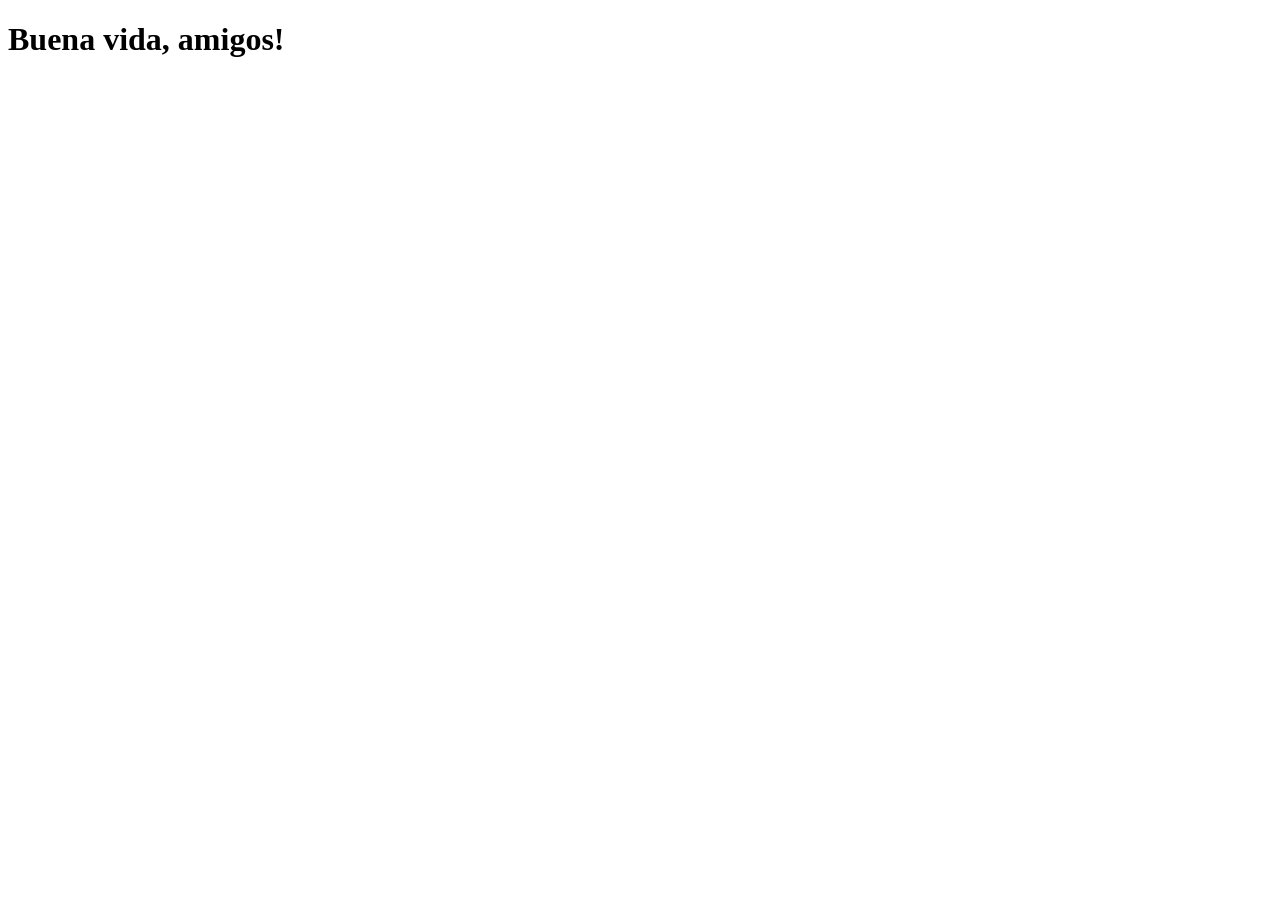
==== Proyecto-1/index.html @ 769713b0 "Mi primera actividad usando el html y css" ====
<!DOCTYPE html>
<html lang="es">
<head>
    <meta charset="UTF-8">
    <title>Proyecto Css</title>
    <link rel="stylesheet" href="styles.css">
</head>
<body>
    <h1>Buena vida, amigos!</h1>
</body>
</html>
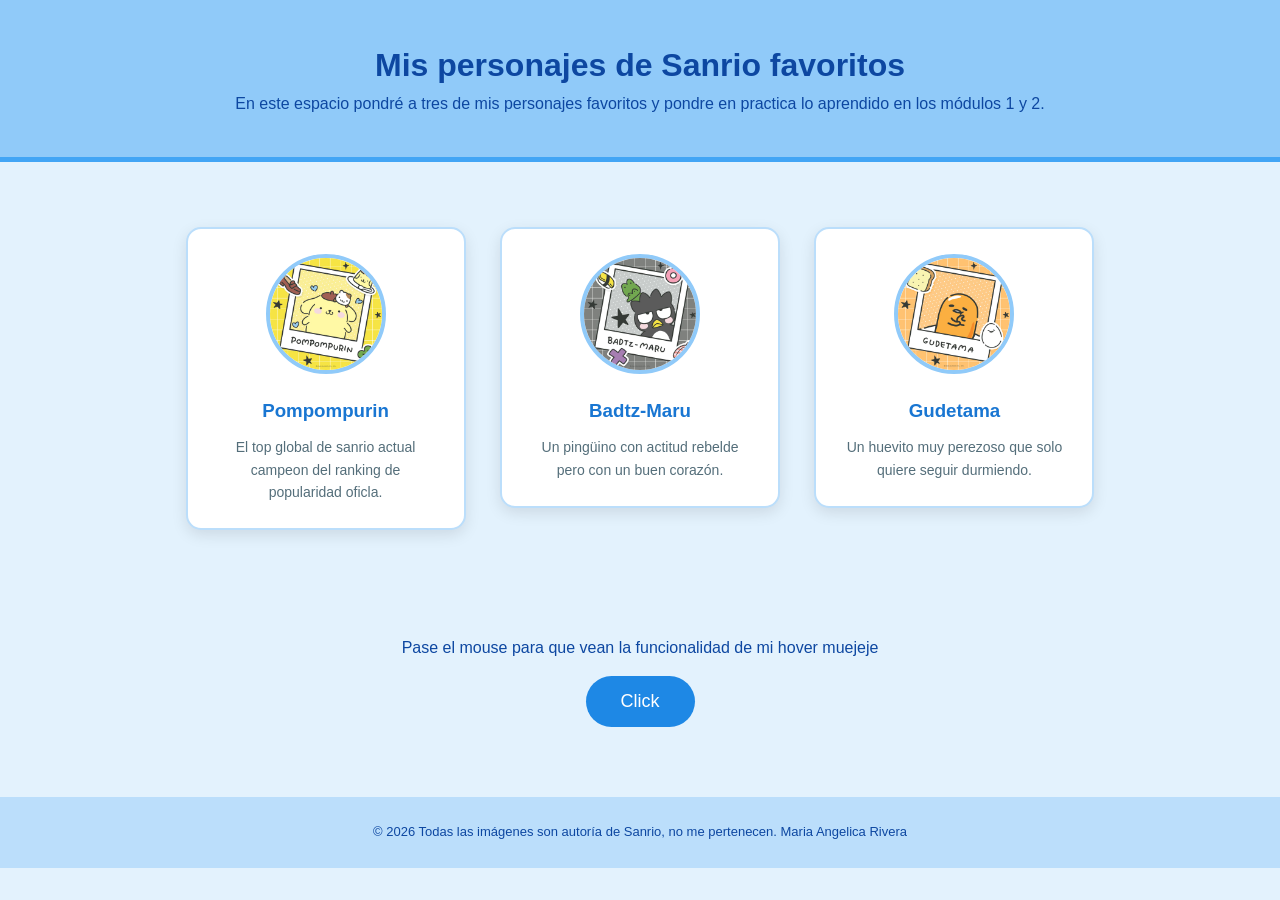
==== commit 8f13dc52: "Agregue lo que aprendi en la leccion uno y dos hice maquetas con el box model y agregue un hover" ====
--- a/Proyecto-1/index.html
+++ b/Proyecto-1/index.html
@@ -2,10 +2,49 @@
 <html lang="es">
 <head>
     <meta charset="UTF-8">
+    <meta name="viewport" content="width=device-width, initial-scale=1.0">
     <title>Proyecto Css</title>
     <link rel="stylesheet" href="styles.css">
 </head>
 <body>
-    <h1>Buena vida, amigos!</h1>
+
+    <header>
+        <h1>Mis personajes de Sanrio favoritos</h1>
+        <p>En este espacio pondré a tres de mis personajes favoritos y pondre en practica lo aprendido en los módulos 1 y 2.</p>
+    </header>
+
+    <main>
+        <section class="contenedor-principal">
+            <section class="contenedor-tarjetas">
+            
+                <div class="tarjeta">
+                    <img src="purin.jpeg" alt="Pompompurin" class="imag">
+                    <h3>Pompompurin</h3>
+                    <p>El top global de sanrio actual campeon del ranking de popularidad oficla.</p>
+                </div>
+
+                <div class="tarjeta">
+                    <img src="batsu.jpeg" alt="Badtz-Maru" class="imag">
+                    <h3>Badtz-Maru</h3>
+                    <p>Un pingüino con actitud rebelde pero con un buen corazón.</p>
+                </div>
+
+                <div class="tarjeta">
+                    <img src="gudetama.jpeg" alt="Gudetama" class="imag">
+                    <h3>Gudetama</h3>
+                    <p>Un huevito muy perezoso que solo quiere seguir durmiendo.</p>
+                </div>
+
+            </section>
+        </section> <section class="hover">
+            <p>Pase el mouse para que vean la funcionalidad de mi hover muejeje</p>
+            <button class="boton">Click</button>
+        </section>
+    </main>
+
+    <footer>
+        <p>© 2026 Todas las imágenes son autoría de Sanrio, no me pertenecen. Maria Angelica Rivera</p>
+    </footer>
+
 </body>
 </html>
--- a/Proyecto-1/styles.css
+++ b/Proyecto-1/styles.css
@@ -0,0 +1,95 @@
+* {
+    box-sizing: border-box;
+    margin: 0;
+    padding: 0;
+}
+
+body {
+    background-color: #e3f2fd;
+    font-family: 'Segoe UI', Tahoma, Geneva, Verdana, sans-serif;
+    color: #0d47a1;
+    text-align: center;
+    line-height: 1.6;
+}
+
+header {
+    background-color: #90caf9;
+    padding: 40px 15px;
+    border-bottom: 5px solid #42a5f5;
+    margin-bottom: 30px;
+}
+
+.contenedor-principal {
+    display: block;
+    width: 90%;
+    max-width: 1100px;
+    margin: 0 auto;
+    padding: 20px;
+}
+
+.contenedor-tarjetas {
+    text-align: center;
+}
+
+.tarjeta {
+    display: inline-block;
+    background-color: white;
+    width: 280px;
+    margin: 15px;
+    padding: 25px;
+    border-radius: 15px;
+    border: 2px solid #bbdefb;
+    box-shadow: 0 5px 15px rgba(0,0,0,0.1);
+    vertical-align: top;
+}
+
+.imag {
+    width: 120px;
+    height: 120px;
+    border-radius: 50%;
+    object-fit: cover;
+    border: 4px solid #90caf9;
+    margin-bottom: 15px;
+}
+
+.tarjeta h3 {
+    color: #1976d2;
+    margin-bottom: 10px;
+}
+
+.tarjeta p {
+    font-size: 14px;
+    color: #546e7a;
+}
+
+.hover {
+    margin: 50px 0;
+    padding: 20px;
+}
+
+
+.boton {
+    background-color: #1e88e5;
+    color: white;
+    padding: 15px 35px;
+    font-size: 18px;
+    border: none;
+    border-radius: 30px;
+    cursor: pointer;
+    margin-top: 15px;
+    transition: all 0.3s ease; 
+}
+
+.boton:hover {
+    background-color: #0d47a1;
+    transform: scale(1.1); 
+    box-shadow: 0 8px 20px rgba(0,0,0,0.3);
+}
+
+footer {
+    margin-top: 50px;
+    padding: 25px;
+    background-color: #bbdefb;
+    color: #0d47a1;
+    font-size: 13px;
+}
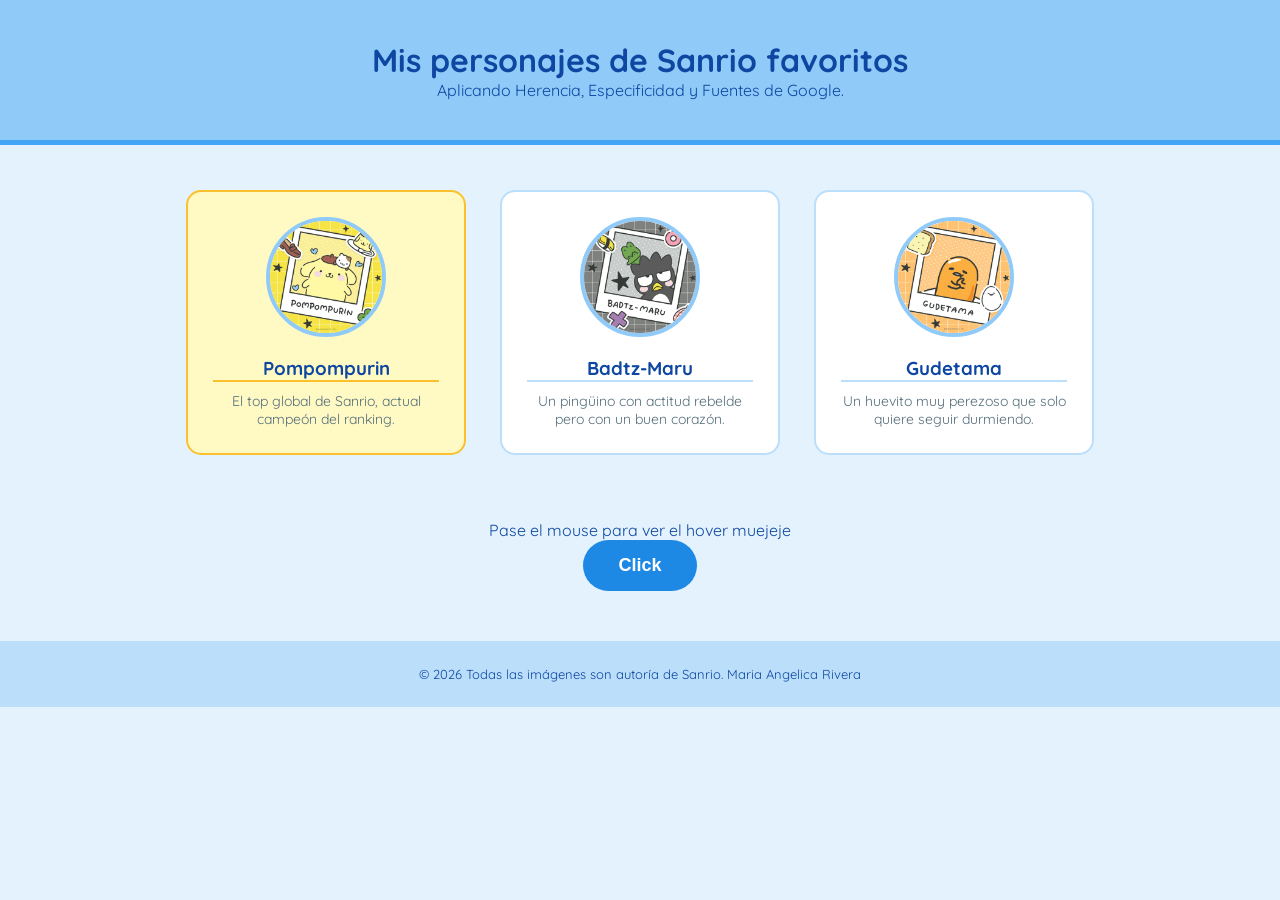
==== commit 8f15bd7c: "Implemente el uso de herencia, especifidad y uso de funtes de google" ====
--- a/Proyecto-1/index.html
+++ b/Proyecto-1/index.html
@@ -3,47 +3,50 @@
 <head>
     <meta charset="UTF-8">
     <meta name="viewport" content="width=device-width, initial-scale=1.0">
-    <title>Proyecto Css</title>
+    <title>Proyecto Css - Herencia</title>
+    <link href="https://fonts.googleapis.com/css2?family=Quicksand:wght@400;700&display=swap" rel="stylesheet">
     <link rel="stylesheet" href="styles.css">
 </head>
 <body>
 
     <header>
         <h1>Mis personajes de Sanrio favoritos</h1>
-        <p>En este espacio pondré a tres de mis personajes favoritos y pondre en practica lo aprendido en los módulos 1 y 2.</p>
+        <p>Aplicando Herencia, Especificidad y Fuentes de Google.</p>
     </header>
 
     <main>
         <section class="contenedor-principal">
             <section class="contenedor-tarjetas">
             
-                <div class="tarjeta">
+                <div class="tarjeta" id="personaje-campeon">
                     <img src="purin.jpeg" alt="Pompompurin" class="imag">
                     <h3>Pompompurin</h3>
-                    <p>El top global de sanrio actual campeon del ranking de popularidad oficla.</p>
+                    <p class="descripcion">El top global de Sanrio, actual campeón del ranking.</p>
                 </div>
 
                 <div class="tarjeta">
                     <img src="batsu.jpeg" alt="Badtz-Maru" class="imag">
                     <h3>Badtz-Maru</h3>
-                    <p>Un pingüino con actitud rebelde pero con un buen corazón.</p>
+                    <p class="descripcion">Un pingüino con actitud rebelde pero con un buen corazón.</p>
                 </div>
 
                 <div class="tarjeta">
                     <img src="gudetama.jpeg" alt="Gudetama" class="imag">
                     <h3>Gudetama</h3>
-                    <p>Un huevito muy perezoso que solo quiere seguir durmiendo.</p>
+                    <p class="descripcion">Un huevito muy perezoso que solo quiere seguir durmiendo.</p>
                 </div>
 
             </section>
-        </section> <section class="hover">
-            <p>Pase el mouse para que vean la funcionalidad de mi hover muejeje</p>
+        </section> 
+
+        <section class="hover">
+            <p>Pase el mouse para ver el hover muejeje</p>
             <button class="boton">Click</button>
         </section>
     </main>
 
     <footer>
-        <p>© 2026 Todas las imágenes son autoría de Sanrio, no me pertenecen. Maria Angelica Rivera</p>
+        <p>© 2026 Todas las imágenes son autoría de Sanrio. Maria Angelica Rivera</p>
     </footer>
 
 </body>
--- a/Proyecto-1/styles.css
+++ b/Proyecto-1/styles.css
@@ -6,10 +6,9 @@
 
 body {
     background-color: #e3f2fd;
-    font-family: 'Segoe UI', Tahoma, Geneva, Verdana, sans-serif;
-    color: #0d47a1;
+    font-family: 'Quicksand', sans-serif;
+    color: #0d47a1; 
     text-align: center;
-    line-height: 1.6;
 }
 
 header {
@@ -17,18 +16,6 @@
     padding: 40px 15px;
     border-bottom: 5px solid #42a5f5;
     margin-bottom: 30px;
-}
-
-.contenedor-principal {
-    display: block;
-    width: 90%;
-    max-width: 1100px;
-    margin: 0 auto;
-    padding: 20px;
-}
-
-.contenedor-tarjetas {
-    text-align: center;
 }
 
 .tarjeta {
@@ -39,8 +26,20 @@
     padding: 25px;
     border-radius: 15px;
     border: 2px solid #bbdefb;
-    box-shadow: 0 5px 15px rgba(0,0,0,0.1);
     vertical-align: top;
+    transition: transform 0.3s;
+}
+
+#personaje-campeon {
+    background-color: #fff9c4;
+    border-color: #fbc02d;
+}
+
+.descripcion {
+    font-size: 14px;
+    color: #546e7a;
+    border-top: inherit;
+    padding-top: 10px;
 }
 
 .imag {
@@ -52,44 +51,30 @@
     margin-bottom: 15px;
 }
 
-.tarjeta h3 {
-    color: #1976d2;
-    margin-bottom: 10px;
-}
-
-.tarjeta p {
-    font-size: 14px;
-    color: #546e7a;
-}
-
 .hover {
     margin: 50px 0;
-    padding: 20px;
 }
-
 
 .boton {
     background-color: #1e88e5;
     color: white;
     padding: 15px 35px;
     font-size: 18px;
+    font-weight: bold;
     border: none;
     border-radius: 30px;
     cursor: pointer;
-    margin-top: 15px;
-    transition: all 0.3s ease; 
+    transition: all 0.3s ease;
 }
 
 .boton:hover {
     background-color: #0d47a1;
-    transform: scale(1.1); 
-    box-shadow: 0 8px 20px rgba(0,0,0,0.3);
+    transform: scale(1.1);
 }
 
 footer {
     margin-top: 50px;
     padding: 25px;
     background-color: #bbdefb;
-    color: #0d47a1;
     font-size: 13px;
 }
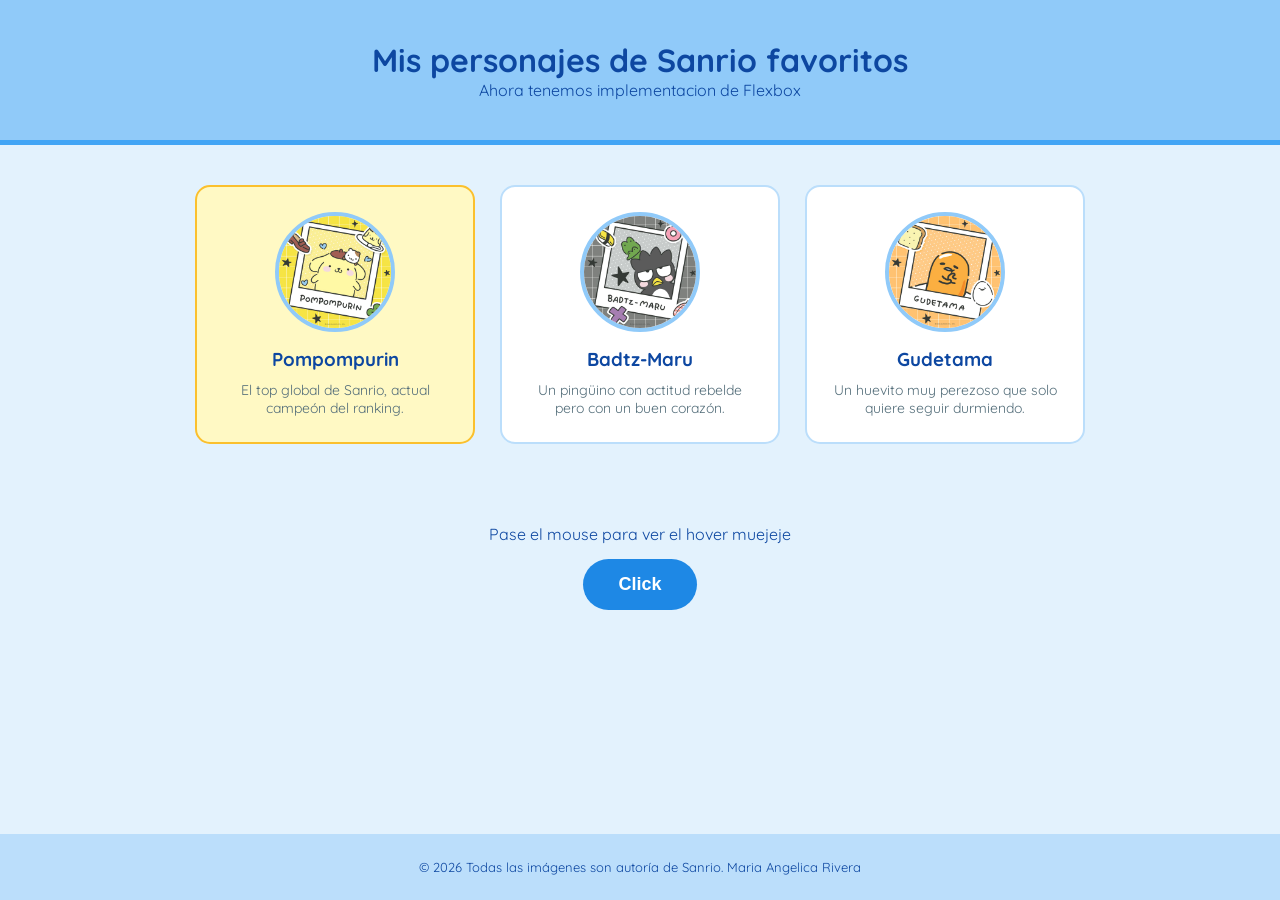
==== commit 8fc440e9: "Se implemento el flexbox" ====
--- a/Proyecto-1/index.html
+++ b/Proyecto-1/index.html
@@ -3,7 +3,7 @@
 <head>
     <meta charset="UTF-8">
     <meta name="viewport" content="width=device-width, initial-scale=1.0">
-    <title>Proyecto Css - Herencia</title>
+    <title> Flexbox</title>
     <link href="https://fonts.googleapis.com/css2?family=Quicksand:wght@400;700&display=swap" rel="stylesheet">
     <link rel="stylesheet" href="styles.css">
 </head>
@@ -11,35 +11,33 @@
 
     <header>
         <h1>Mis personajes de Sanrio favoritos</h1>
-        <p>Aplicando Herencia, Especificidad y Fuentes de Google.</p>
+        <p>Ahora tenemos implementacion de Flexbox</p>
     </header>
 
     <main>
-        <section class="contenedor-principal">
-            <section class="contenedor-tarjetas">
+        <section class="contenedor-tarjetas">
             
-                <div class="tarjeta" id="personaje-campeon">
-                    <img src="purin.jpeg" alt="Pompompurin" class="imag">
-                    <h3>Pompompurin</h3>
-                    <p class="descripcion">El top global de Sanrio, actual campeón del ranking.</p>
-                </div>
+            <div class="tarjeta" id="personaje-campeon">
+                <img src="img/purin.jpeg" alt="Pompompurin" class="imag">
+                <h3>Pompompurin</h3>
+                <p class="descripcion">El top global de Sanrio, actual campeón del ranking.</p>
+            </div>
 
-                <div class="tarjeta">
-                    <img src="batsu.jpeg" alt="Badtz-Maru" class="imag">
-                    <h3>Badtz-Maru</h3>
-                    <p class="descripcion">Un pingüino con actitud rebelde pero con un buen corazón.</p>
-                </div>
+            <div class="tarjeta">
+                <img src="img/batsu.jpeg" alt="Badtz-Maru" class="imag">
+                <h3>Badtz-Maru</h3>
+                <p class="descripcion">Un pingüino con actitud rebelde pero con un buen corazón.</p>
+            </div>
 
-                <div class="tarjeta">
-                    <img src="gudetama.jpeg" alt="Gudetama" class="imag">
-                    <h3>Gudetama</h3>
-                    <p class="descripcion">Un huevito muy perezoso que solo quiere seguir durmiendo.</p>
-                </div>
+            <div class="tarjeta">
+                <img src="img/gudetama.jpeg" alt="Gudetama" class="imag">
+                <h3>Gudetama</h3>
+                <p class="descripcion">Un huevito muy perezoso que solo quiere seguir durmiendo.</p>
+            </div>
 
-            </section>
-        </section> 
+        </section>
 
-        <section class="hover">
+        <section class="hover-section">
             <p>Pase el mouse para ver el hover muejeje</p>
             <button class="boton">Click</button>
         </section>
--- a/Proyecto-1/styles.css
+++ b/Proyecto-1/styles.css
@@ -7,39 +7,48 @@
 body {
     background-color: #e3f2fd;
     font-family: 'Quicksand', sans-serif;
-    color: #0d47a1; 
-    text-align: center;
+    color: #0d47a1;
+    display: flex;
+    flex-direction: column;
+    min-height: 100vh;
 }
 
 header {
     background-color: #90caf9;
     padding: 40px 15px;
     border-bottom: 5px solid #42a5f5;
-    margin-bottom: 30px;
+    display: flex;
+    flex-direction: column;
+    align-items: center;
+    justify-content: center;
+    text-align: center;
+}
+
+.contenedor-tarjetas {
+    display: flex;
+    flex-wrap: wrap;
+    justify-content: center;
+    align-items: stretch;
+    gap: 25px;
+    padding: 40px 20px;
 }
 
 .tarjeta {
-    display: inline-block;
     background-color: white;
     width: 280px;
-    margin: 15px;
     padding: 25px;
     border-radius: 15px;
     border: 2px solid #bbdefb;
-    vertical-align: top;
     transition: transform 0.3s;
+    display: flex;
+    flex-direction: column;
+    align-items: center;
+    text-align: center;
 }
 
 #personaje-campeon {
     background-color: #fff9c4;
     border-color: #fbc02d;
-}
-
-.descripcion {
-    font-size: 14px;
-    color: #546e7a;
-    border-top: inherit;
-    padding-top: 10px;
 }
 
 .imag {
@@ -51,8 +60,19 @@
     margin-bottom: 15px;
 }
 
-.hover {
-    margin: 50px 0;
+.descripcion {
+    font-size: 14px;
+    color: #546e7a;
+    padding-top: 10px;
+    margin-top: auto;
+}
+
+.hover-section {
+    display: flex;
+    flex-direction: column;
+    align-items: center;
+    margin: 40px 0;
+    gap: 15px;
 }
 
 .boton {
@@ -73,8 +93,9 @@
 }
 
 footer {
-    margin-top: 50px;
+    margin-top: auto;
     padding: 25px;
     background-color: #bbdefb;
     font-size: 13px;
+    text-align: center;
 }
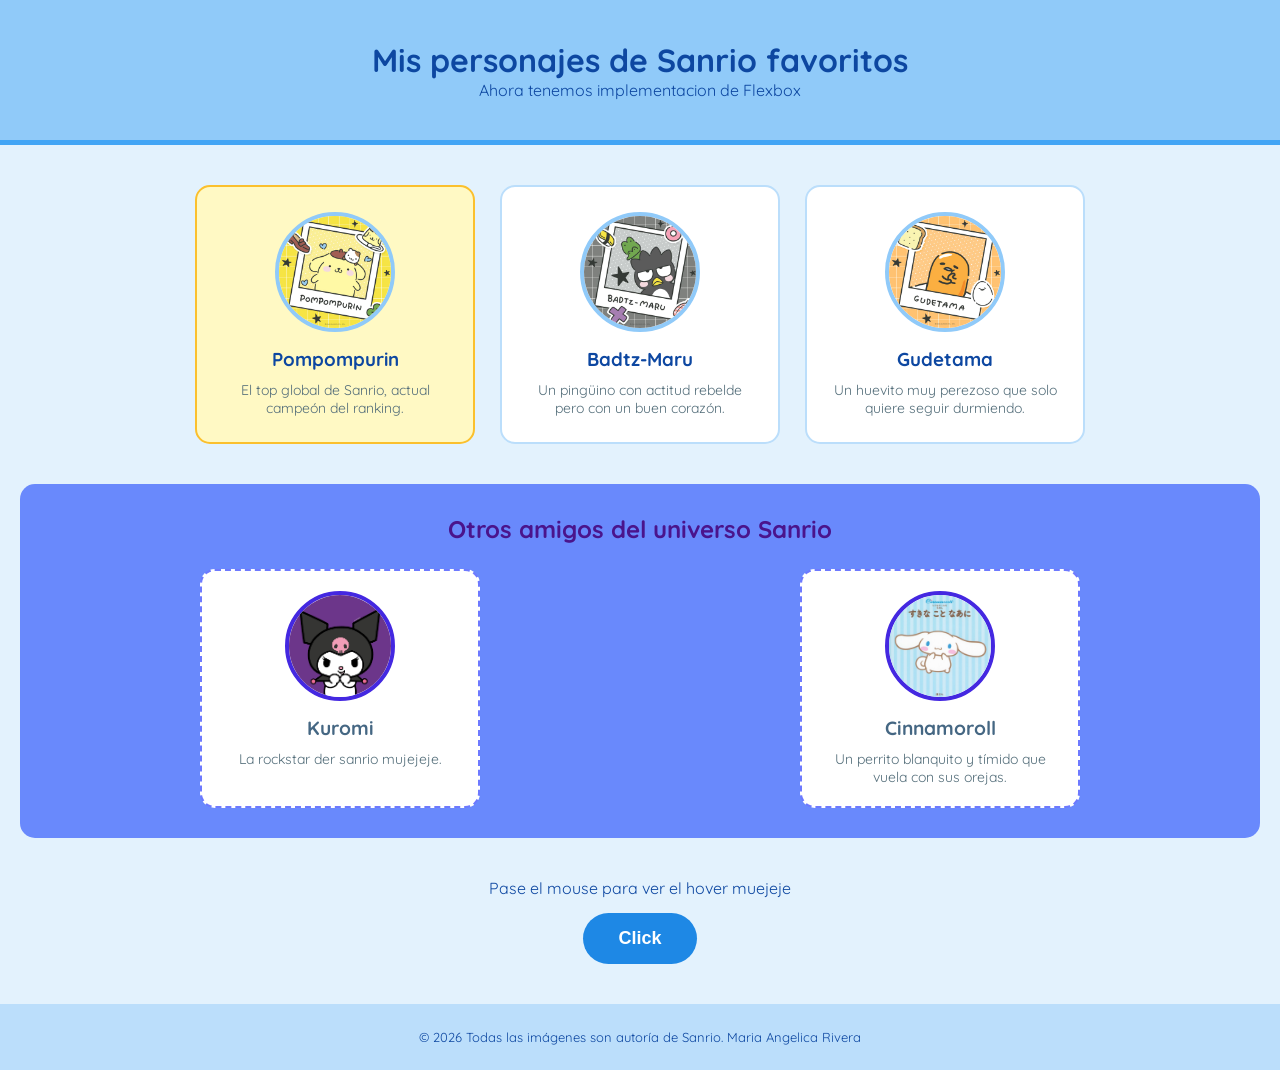
==== commit 560277a8: "Agregue nuevas tarjetas para complementar mi codigo e hice alinaciones de flexbox" ====
--- a/Proyecto-1/index.html
+++ b/Proyecto-1/index.html
@@ -37,6 +37,23 @@
 
         </section>
 
+     <section class="mas-amigos">
+            <h2>Otros amigos del universo Sanrio</h2>
+            <div class="contenedor-amigos">
+                <div class="amigo">
+                    <img src="img/kuromi.png" alt="Kuromi" class="imag-amigo">
+                    <h4>Kuromi</h4>
+                    <p>La rockstar der sanrio mujejeje.</p>
+                </div>
+                
+                <div class="amigo">
+                    <img src="img/Cinna.jpg" alt="Cinnamoroll" class="imag-amigo">
+                    <h4>Cinnamoroll</h4>
+                    <p>Un perrito blanquito y tímido que vuela con sus orejas.</p>
+                </div>
+            </div>
+        </section>
+
         <section class="hover-section">
             <p>Pase el mouse para ver el hover muejeje</p>
             <button class="boton">Click</button>
--- a/Proyecto-1/styles.css
+++ b/Proyecto-1/styles.css
@@ -67,11 +67,76 @@
     margin-top: auto;
 }
 
+
+.mas-amigos {
+    text-align: center;
+    margin: 0 20px 40px 20px;
+    padding: 30px;
+    background-color: #6989fc; 
+    border-radius: 15px;
+}
+
+.mas-amigos h2 {
+    color: #4a148c;
+    margin-bottom: 25px;
+}
+
+.contenedor-amigos {
+    display: flex;
+    flex-direction: row; 
+    
+    justify-content: space-around; 
+    align-items: stretch;
+    flex-wrap: wrap;
+    gap: 20px;
+}
+
+.amigo {
+    background-color: white;
+    border: 2px dashed #6d79ff;
+    padding: 20px;
+    border-radius: 15px;
+    width: 280px;
+    
+    /* Flexbox interno para alinear imagen y texto */
+    display: flex;
+    flex-direction: column;
+    justify-content: flex-start;
+    align-items: center;
+    text-align: center;
+    transition: transform 0.3s ease;
+}
+
+.amigo:hover {
+    transform: scale(1.05);
+}
+
+.imag-amigo {
+    width: 110px;
+    height: 110px;
+    border-radius: 50%;
+    object-fit: cover;
+    border: 4px solid #4428e1;
+    margin-bottom: 15px;
+}
+
+.amigo h4 {
+    color: #456783;
+    margin-bottom: 10px;
+    font-size: 1.2rem;
+}
+
+.amigo p {
+    font-size: 14px;
+    color: #546e7a;
+}
+
+/* --- SECCIÓN HOVER --- */
 .hover-section {
     display: flex;
     flex-direction: column;
     align-items: center;
-    margin: 40px 0;
+    margin: 20px 0 40px 0;
     gap: 15px;
 }
 
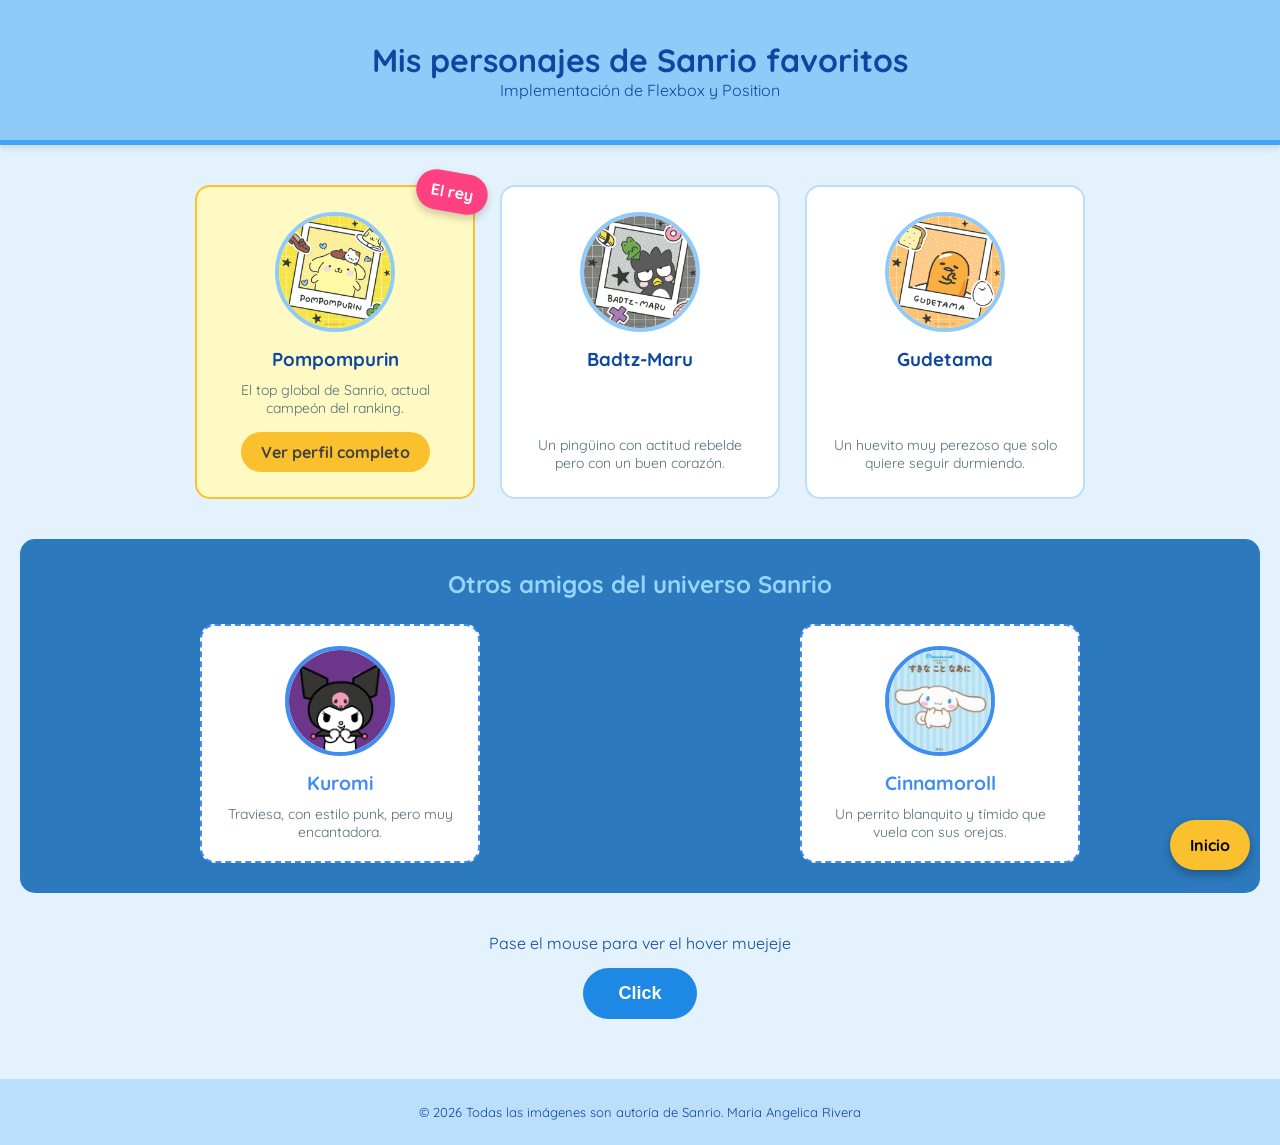
==== commit 01e992ca: "Agregue una nueva pagina e integre un navber sencillo, flex, z-index y use media queries" ====
--- a/Proyecto-1/index.html
+++ b/Proyecto-1/index.html
@@ -9,18 +9,19 @@
 </head>
 <body>
 
-    <header>
+   <header>
         <h1>Mis personajes de Sanrio favoritos</h1>
-        <p>Ahora tenemos implementacion de Flexbox</p>
+        <p>Implementación de Flexbox y Position</p>
     </header>
 
     <main>
         <section class="contenedor-tarjetas">
-            
             <div class="tarjeta" id="personaje-campeon">
+                <span class="insignia">El rey </span>
                 <img src="img/purin.jpeg" alt="Pompompurin" class="imag">
                 <h3>Pompompurin</h3>
                 <p class="descripcion">El top global de Sanrio, actual campeón del ranking.</p>
+                <a href="pompompurin.html" class="boton-perfil">Ver perfil completo</a>
             </div>
 
             <div class="tarjeta">
@@ -34,16 +35,15 @@
                 <h3>Gudetama</h3>
                 <p class="descripcion">Un huevito muy perezoso que solo quiere seguir durmiendo.</p>
             </div>
-
         </section>
 
-     <section class="mas-amigos">
+        <section class="mas-amigos">
             <h2>Otros amigos del universo Sanrio</h2>
             <div class="contenedor-amigos">
                 <div class="amigo">
                     <img src="img/kuromi.png" alt="Kuromi" class="imag-amigo">
                     <h4>Kuromi</h4>
-                    <p>La rockstar der sanrio mujejeje.</p>
+                    <p>Traviesa, con estilo punk, pero muy encantadora.</p>
                 </div>
                 
                 <div class="amigo">
@@ -64,5 +64,7 @@
         <p>© 2026 Todas las imágenes son autoría de Sanrio. Maria Angelica Rivera</p>
     </footer>
 
+    <a href="#" class="boton-flotante">Inicio</a>
+
 </body>
 </html>
--- a/Proyecto-1/styles.css
+++ b/Proyecto-1/styles.css
@@ -22,6 +22,10 @@
     align-items: center;
     justify-content: center;
     text-align: center;
+    position: sticky;
+    top: 0;
+    z-index: 1000;
+    box-shadow: 0 4px 6px rgba(0,0,0,0.1);
 }
 
 .contenedor-tarjetas {
@@ -44,11 +48,25 @@
     flex-direction: column;
     align-items: center;
     text-align: center;
+    position: relative; 
 }
 
 #personaje-campeon {
     background-color: #fff9c4;
     border-color: #fbc02d;
+}
+
+.insignia {
+    position: absolute;
+    top: -15px;
+    right: -15px;
+    background-color: #ff4081;
+    color: white;
+    font-weight: bold;
+    padding: 10px 15px;
+    border-radius: 20px;
+    box-shadow: 0 4px 8px rgba(0,0,0,0.2);
+    transform: rotate(10deg);
 }
 
 .imag {
@@ -67,24 +85,22 @@
     margin-top: auto;
 }
 
-
 .mas-amigos {
     text-align: center;
     margin: 0 20px 40px 20px;
     padding: 30px;
-    background-color: #6989fc; 
+    background-color: #2c79bd;
     border-radius: 15px;
 }
 
 .mas-amigos h2 {
-    color: #4a148c;
+    color: #96d5ff;
     margin-bottom: 25px;
 }
 
 .contenedor-amigos {
     display: flex;
     flex-direction: row; 
-    
     justify-content: space-around; 
     align-items: stretch;
     flex-wrap: wrap;
@@ -93,12 +109,10 @@
 
 .amigo {
     background-color: white;
-    border: 2px dashed #6d79ff;
+    border: 2px dashed #408df2;
     padding: 20px;
     border-radius: 15px;
     width: 280px;
-    
-    /* Flexbox interno para alinear imagen y texto */
     display: flex;
     flex-direction: column;
     justify-content: flex-start;
@@ -116,12 +130,12 @@
     height: 110px;
     border-radius: 50%;
     object-fit: cover;
-    border: 4px solid #4428e1;
+    border: 4px solid #408df2;
     margin-bottom: 15px;
 }
 
 .amigo h4 {
-    color: #456783;
+    color: #408df2;
     margin-bottom: 10px;
     font-size: 1.2rem;
 }
@@ -131,12 +145,11 @@
     color: #546e7a;
 }
 
-/* --- SECCIÓN HOVER --- */
 .hover-section {
     display: flex;
     flex-direction: column;
     align-items: center;
-    margin: 20px 0 40px 0;
+    margin: 20px 0 60px 0;
     gap: 15px;
 }
 
@@ -163,4 +176,164 @@
     background-color: #bbdefb;
     font-size: 13px;
     text-align: center;
+}
+
+.boton-flotante {
+    position: fixed;
+    bottom: 30px;
+    right: 30px;
+    background-color: #fbc02d;
+    color: #000;
+    text-decoration: none;
+    padding: 15px 20px;
+    border-radius: 50px;
+    font-weight: bold;
+    box-shadow: 0 4px 10px rgba(0,0,0,0.3);
+    transition: transform 0.3s ease, background-color 0.3s ease;
+    z-index: 1000;
+}
+
+.boton-flotante:hover {
+    transform: translateY(-5px);
+    background-color: #f9a825;
+}
+
+.boton-perfil {
+    display: inline-block;
+    margin-top: 15px;
+    padding: 10px 20px;
+    background-color: #fbc02d;
+    color: #424242;
+    text-decoration: none;
+    border-radius: 20px;
+    font-weight: bold;
+    transition: transform 0.3s;
+}
+
+.boton-perfil:hover {
+    transform: scale(1.05);
+    background-color: #f9a825;
+}
+
+.navbar {
+    position: fixed;
+    top: 0;
+    left: 0;
+    width: 100%;
+    background-color: #fff9c4;
+    padding: 15px 30px;
+    display: flex;
+    justify-content: space-between;
+    align-items: center;
+    z-index: 2000;
+    box-shadow: 0 4px 6px rgba(0,0,0,0.1);
+}
+
+.nav-links {
+    list-style: none;
+    display: flex;
+}
+
+.nav-links a {
+    text-decoration: none;
+    color: #0d47a1;
+    font-weight: bold;
+}
+
+.perfil-main {
+    margin-top: 90px; 
+    padding: 20px;
+    display: flex;
+    flex-direction: column;
+    align-items: center;
+}
+
+.perfil-header {
+    display: flex;
+    flex-direction: column;
+    align-items: center;
+    text-align: center;
+    margin-bottom: 40px;
+}
+
+.imagen-contenedor {
+    position: relative;
+}
+
+.img-perfil {
+    width: 200px;
+    height: 200px;
+    border-radius: 50%;
+    border: 8px solid #fbc02d;
+    object-fit: cover;
+    z-index: 10;
+    position: relative;
+}
+
+.decoracion {
+    position: absolute;
+    top: -10px;
+    right: 10px;
+    font-size: 3rem;
+    z-index: 20;
+    transform: rotate(15deg);
+}
+
+.curiosidades-flex {
+    display: flex;
+    justify-content: center;
+    gap: 20px;
+    width: 100%;
+    max-width: 900px;
+}
+
+.caja-curiosidad {
+    background-color: white;
+    padding: 20px;
+    border-radius: 15px;
+    border: 2px solid #fff59d;
+    flex: 1;
+    text-align: center;
+    box-shadow: 0 4px 8px rgba(0,0,0,0.05);
+}
+
+.site-footer {
+    background-color: #90caf9;
+    padding: 20px;
+    margin-top: auto;
+}
+
+.footer-contenido {
+    display: flex;
+    justify-content: center;
+    align-items: center;
+    max-width: 1000px;
+    margin: 0 auto;
+}
+
+@media (max-width: 768px) {
+    .navbar {
+        flex-direction: column;
+        gap: 10px;
+        padding: 10px;
+    }
+    
+    .perfil-main {
+        margin-top: 110px;
+    }
+
+    .curiosidades-flex {
+        flex-direction: column; 
+        align-items: center;
+    }
+
+    .caja-curiosidad {
+        width: 90%;
+    }
+
+    .footer-contenido {
+        flex-direction: column;
+        gap: 15px;
+        text-align: center;
+    }
 }
